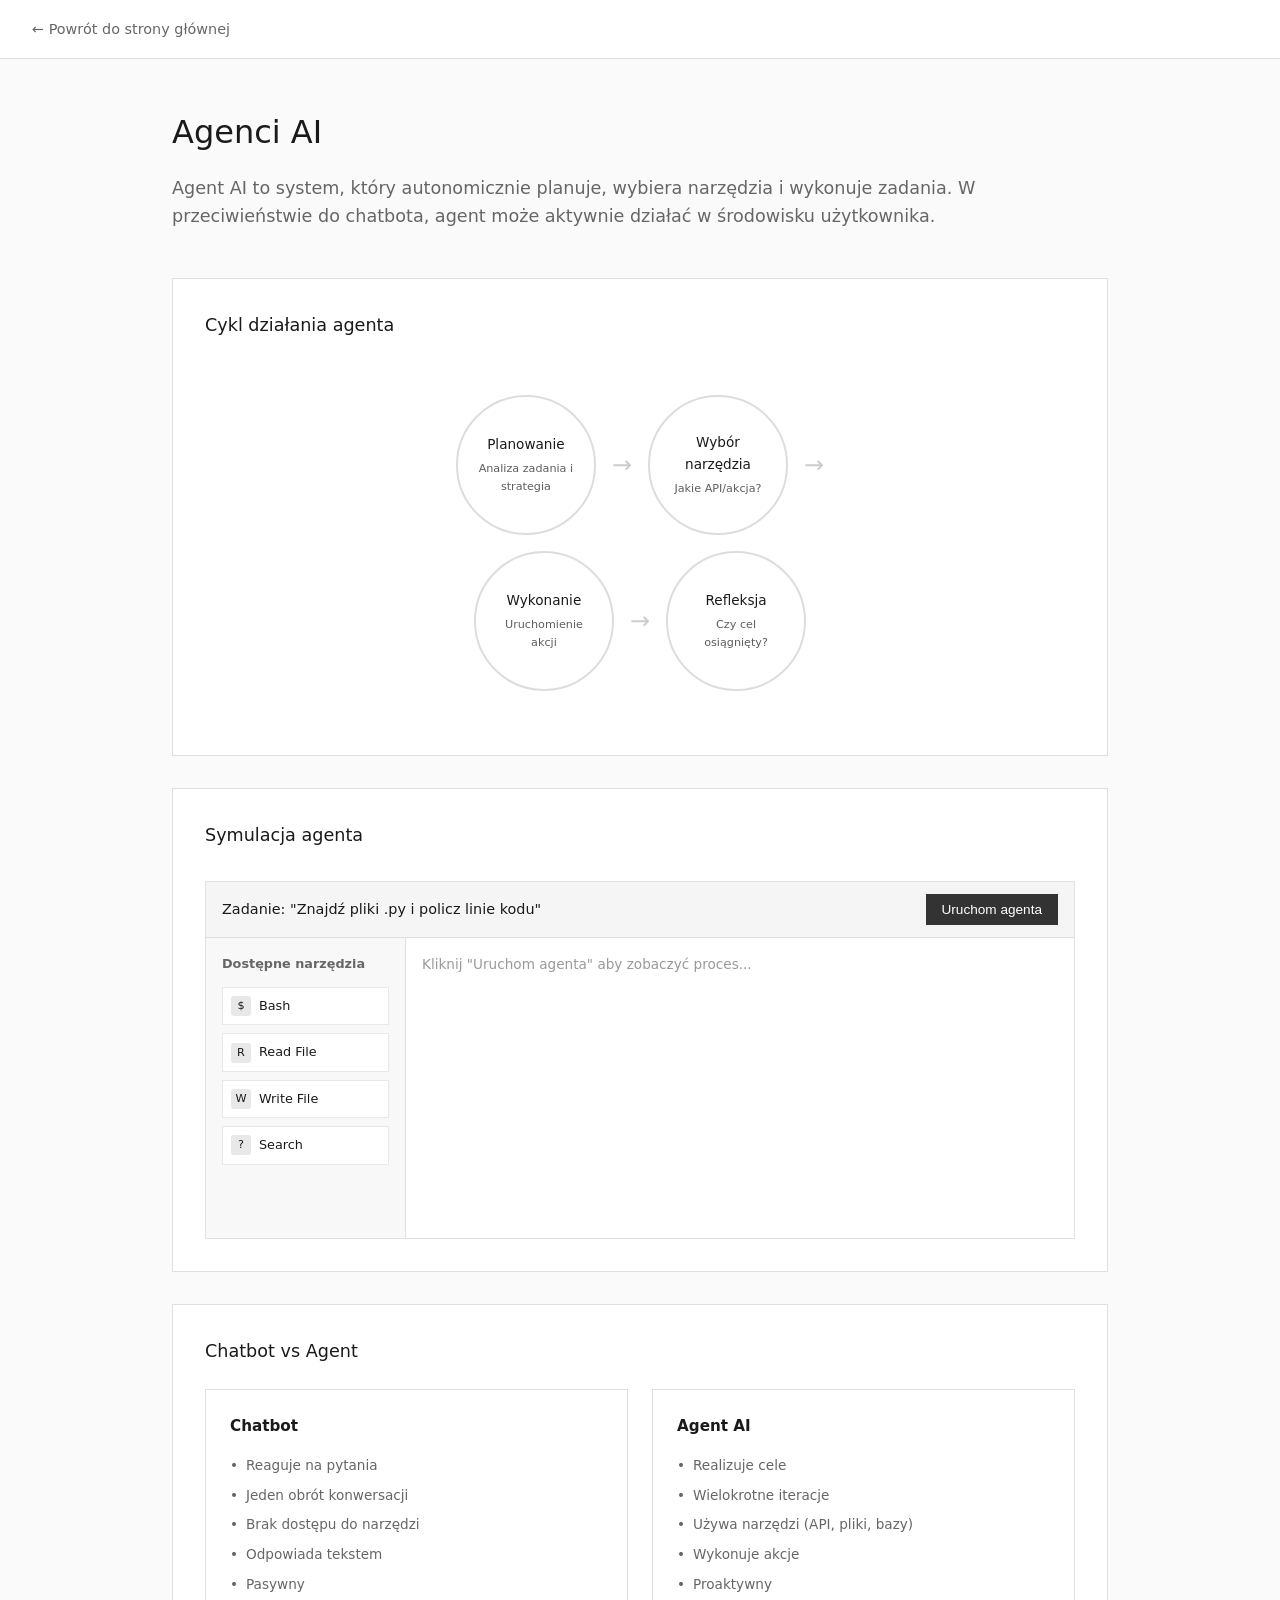
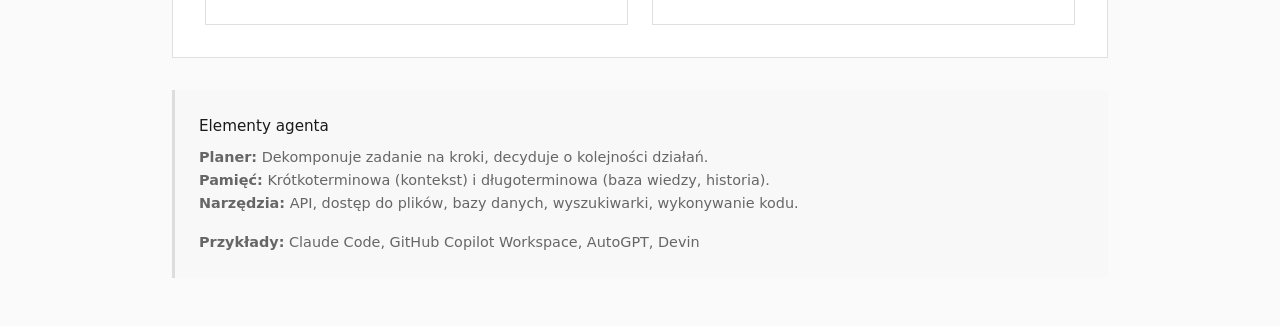
==== agents.html @ a7185ae0 "Add interactive LLM concepts website Multi-page educational site explaining Large Language Models: -" ====
<!DOCTYPE html>
<html lang="pl">
<head>
    <meta charset="UTF-8">
    <meta name="viewport" content="width=device-width, initial-scale=1.0">
    <title>Agenci AI - Anatomia LLM</title>
    <style>
        * { margin: 0; padding: 0; box-sizing: border-box; }
        body {
            font-family: 'Segoe UI', system-ui, sans-serif;
            background: #fafafa;
            color: #1a1a1a;
            line-height: 1.6;
        }
        nav {
            padding: 1rem 2rem;
            border-bottom: 1px solid #e0e0e0;
            background: #fff;
        }
        nav a { color: #666; text-decoration: none; font-size: 0.9rem; }
        nav a:hover { color: #000; }
        .container { max-width: 1000px; margin: 0 auto; padding: 3rem 2rem; }
        h1 { font-size: 2rem; font-weight: 400; margin-bottom: 1rem; }
        .intro { color: #666; margin-bottom: 3rem; font-size: 1.1rem; }
        .section {
            background: #fff;
            border: 1px solid #e0e0e0;
            padding: 2rem;
            margin-bottom: 2rem;
        }
        .section h2 { font-size: 1.1rem; font-weight: 500; margin-bottom: 1.5rem; }

        .cycle-container {
            display: flex;
            justify-content: center;
            align-items: center;
            padding: 2rem;
            position: relative;
        }
        .cycle {
            display: flex;
            flex-wrap: wrap;
            justify-content: center;
            gap: 1rem;
            max-width: 500px;
        }
        .cycle-step {
            width: 140px;
            height: 140px;
            border: 2px solid #ddd;
            border-radius: 50%;
            display: flex;
            flex-direction: column;
            align-items: center;
            justify-content: center;
            text-align: center;
            padding: 1rem;
            transition: all 0.3s;
            cursor: pointer;
            background: #fff;
        }
        .cycle-step:hover {
            border-color: #999;
        }
        .cycle-step.active {
            border-color: #333;
            background: #333;
            color: #fff;
        }
        .cycle-step h3 { font-size: 0.85rem; font-weight: 500; margin-bottom: 0.25rem; }
        .cycle-step p { font-size: 0.7rem; opacity: 0.7; }
        .cycle-arrow {
            font-size: 1.5rem;
            color: #ccc;
            align-self: center;
        }

        .agent-demo {
            margin-top: 2rem;
            border: 1px solid #e0e0e0;
        }
        .demo-header {
            background: #f5f5f5;
            padding: 0.75rem 1rem;
            border-bottom: 1px solid #e0e0e0;
            display: flex;
            justify-content: space-between;
            align-items: center;
        }
        .demo-header h3 { font-size: 0.9rem; font-weight: 500; }
        .demo-content {
            display: grid;
            grid-template-columns: 200px 1fr;
            min-height: 300px;
        }
        .tools-panel {
            background: #f8f8f8;
            border-right: 1px solid #e0e0e0;
            padding: 1rem;
        }
        .tools-panel h4 { font-size: 0.8rem; color: #666; margin-bottom: 0.75rem; }
        .tool-item {
            padding: 0.5rem;
            margin-bottom: 0.5rem;
            background: #fff;
            border: 1px solid #e8e8e8;
            font-size: 0.8rem;
            display: flex;
            align-items: center;
            gap: 0.5rem;
            transition: all 0.2s;
        }
        .tool-item.active {
            border-color: #333;
            background: #333;
            color: #fff;
        }
        .tool-icon {
            width: 20px;
            height: 20px;
            background: #e8e8e8;
            border-radius: 3px;
            display: flex;
            align-items: center;
            justify-content: center;
            font-size: 0.7rem;
        }
        .tool-item.active .tool-icon { background: #555; }
        .output-panel { padding: 1rem; overflow-y: auto; }
        .log-entry {
            padding: 0.5rem;
            border-left: 3px solid #ddd;
            margin-bottom: 0.5rem;
            font-size: 0.85rem;
            background: #fafafa;
            animation: fadeIn 0.3s;
        }
        @keyframes fadeIn {
            from { opacity: 0; transform: translateX(-10px); }
            to { opacity: 1; transform: translateX(0); }
        }
        .log-entry.plan { border-color: #666; }
        .log-entry.tool { border-color: #333; }
        .log-entry.execute { border-color: #888; }
        .log-entry.reflect { border-color: #aaa; }
        .log-entry .label {
            font-size: 0.7rem;
            text-transform: uppercase;
            color: #999;
            margin-bottom: 0.25rem;
        }
        button {
            padding: 0.5rem 1rem;
            background: #333;
            color: #fff;
            border: none;
            font-size: 0.85rem;
            cursor: pointer;
        }
        button:hover { background: #000; }
        button:disabled { background: #ccc; cursor: not-allowed; }

        .comparison {
            display: grid;
            grid-template-columns: 1fr 1fr;
            gap: 1.5rem;
            margin-top: 1.5rem;
        }
        .comparison-box {
            padding: 1.5rem;
            border: 1px solid #e0e0e0;
        }
        .comparison-box h3 {
            font-size: 0.95rem;
            margin-bottom: 0.75rem;
            display: flex;
            align-items: center;
            gap: 0.5rem;
        }
        .comparison-box ul {
            list-style: none;
            font-size: 0.85rem;
            color: #666;
        }
        .comparison-box li {
            padding: 0.25rem 0;
            padding-left: 1rem;
            position: relative;
        }
        .comparison-box li::before {
            content: '•';
            position: absolute;
            left: 0;
        }
        .explanation {
            background: #f8f8f8;
            padding: 1.5rem;
            margin-top: 2rem;
            border-left: 3px solid #ddd;
        }
        .explanation h3 { font-size: 0.95rem; font-weight: 500; margin-bottom: 0.5rem; }
        .explanation p { font-size: 0.9rem; color: #666; }
        @media (max-width: 768px) {
            .demo-content { grid-template-columns: 1fr; }
            .tools-panel { border-right: none; border-bottom: 1px solid #e0e0e0; }
            .comparison { grid-template-columns: 1fr; }
        }
    </style>
</head>
<body>
    <nav><a href="index.html">← Powrót do strony głównej</a></nav>

    <div class="container">
        <h1>Agenci AI</h1>
        <p class="intro">Agent AI to system, który autonomicznie planuje, wybiera narzędzia i wykonuje zadania. W przeciwieństwie do chatbota, agent może aktywnie działać w środowisku użytkownika.</p>

        <div class="section">
            <h2>Cykl działania agenta</h2>
            <div class="cycle-container">
                <div class="cycle">
                    <div class="cycle-step" id="cyclePlan" onclick="highlightStep('plan')">
                        <h3>Planowanie</h3>
                        <p>Analiza zadania i strategia</p>
                    </div>
                    <span class="cycle-arrow">→</span>
                    <div class="cycle-step" id="cycleTool" onclick="highlightStep('tool')">
                        <h3>Wybór narzędzia</h3>
                        <p>Jakie API/akcja?</p>
                    </div>
                    <span class="cycle-arrow">→</span>
                    <div class="cycle-step" id="cycleExecute" onclick="highlightStep('execute')">
                        <h3>Wykonanie</h3>
                        <p>Uruchomienie akcji</p>
                    </div>
                    <span class="cycle-arrow">→</span>
                    <div class="cycle-step" id="cycleReflect" onclick="highlightStep('reflect')">
                        <h3>Refleksja</h3>
                        <p>Czy cel osiągnięty?</p>
                    </div>
                </div>
            </div>
        </div>

        <div class="section">
            <h2>Symulacja agenta</h2>
            <div class="agent-demo">
                <div class="demo-header">
                    <h3>Zadanie: "Znajdź pliki .py i policz linie kodu"</h3>
                    <button onclick="runAgent()" id="runBtn">Uruchom agenta</button>
                </div>
                <div class="demo-content">
                    <div class="tools-panel">
                        <h4>Dostępne narzędzia</h4>
                        <div class="tool-item" id="toolBash">
                            <span class="tool-icon">$</span>
                            <span>Bash</span>
                        </div>
                        <div class="tool-item" id="toolRead">
                            <span class="tool-icon">R</span>
                            <span>Read File</span>
                        </div>
                        <div class="tool-item" id="toolWrite">
                            <span class="tool-icon">W</span>
                            <span>Write File</span>
                        </div>
                        <div class="tool-item" id="toolSearch">
                            <span class="tool-icon">?</span>
                            <span>Search</span>
                        </div>
                    </div>
                    <div class="output-panel" id="outputPanel">
                        <div style="color:#999;font-size:0.85rem;">Kliknij "Uruchom agenta" aby zobaczyć proces...</div>
                    </div>
                </div>
            </div>
        </div>

        <div class="section">
            <h2>Chatbot vs Agent</h2>
            <div class="comparison">
                <div class="comparison-box">
                    <h3>Chatbot</h3>
                    <ul>
                        <li>Reaguje na pytania</li>
                        <li>Jeden obrót konwersacji</li>
                        <li>Brak dostępu do narzędzi</li>
                        <li>Odpowiada tekstem</li>
                        <li>Pasywny</li>
                    </ul>
                </div>
                <div class="comparison-box">
                    <h3>Agent AI</h3>
                    <ul>
                        <li>Realizuje cele</li>
                        <li>Wielokrotne iteracje</li>
                        <li>Używa narzędzi (API, pliki, bazy)</li>
                        <li>Wykonuje akcje</li>
                        <li>Proaktywny</li>
                    </ul>
                </div>
            </div>
        </div>

        <div class="explanation">
            <h3>Elementy agenta</h3>
            <p><strong>Planer:</strong> Dekomponuje zadanie na kroki, decyduje o kolejności działań.</p>
            <p><strong>Pamięć:</strong> Krótkoterminowa (kontekst) i długoterminowa (baza wiedzy, historia).</p>
            <p><strong>Narzędzia:</strong> API, dostęp do plików, bazy danych, wyszukiwarki, wykonywanie kodu.</p>
            <p style="margin-top:1rem;"><strong>Przykłady:</strong> Claude Code, GitHub Copilot Workspace, AutoGPT, Devin</p>
        </div>
    </div>

    <script>
        function highlightStep(step) {
            document.querySelectorAll('.cycle-step').forEach(s => s.classList.remove('active'));
            document.getElementById('cycle' + step.charAt(0).toUpperCase() + step.slice(1)).classList.add('active');
        }

        async function runAgent() {
            const btn = document.getElementById('runBtn');
            const output = document.getElementById('outputPanel');
            btn.disabled = true;
            output.innerHTML = '';

            const steps = [
                { phase: 'plan', tool: null, text: 'Analizuję zadanie: potrzebuję znaleźć pliki .py i policzyć linie.' },
                { phase: 'plan', tool: null, text: 'Strategia: 1) Wyszukaj pliki, 2) Odczytaj każdy, 3) Zlicz linie, 4) Podsumuj.' },
                { phase: 'tool', tool: 'toolSearch', text: 'Wybieram narzędzie: Search - do znalezienia plików .py' },
                { phase: 'execute', tool: 'toolSearch', text: 'Wykonuję: find . -name "*.py"' },
                { phase: 'execute', tool: null, text: 'Wynik: znaleziono 3 pliki (main.py, utils.py, test.py)' },
                { phase: 'reflect', tool: null, text: 'Refleksja: Mam listę plików. Teraz muszę policzyć linie.' },
                { phase: 'tool', tool: 'toolBash', text: 'Wybieram narzędzie: Bash - do policzenia linii' },
                { phase: 'execute', tool: 'toolBash', text: 'Wykonuję: wc -l main.py utils.py test.py' },
                { phase: 'execute', tool: null, text: 'Wynik: main.py: 142, utils.py: 87, test.py: 53' },
                { phase: 'reflect', tool: null, text: 'Refleksja: Mam wszystkie dane. Cel osiągnięty!' },
                { phase: 'plan', tool: null, text: 'Podsumowanie: Znaleziono 3 pliki Python, łącznie 282 linie kodu.' }
            ];

            for (const step of steps) {
                // Highlight cycle step
                highlightStep(step.phase);

                // Highlight tool if applicable
                document.querySelectorAll('.tool-item').forEach(t => t.classList.remove('active'));
                if (step.tool) {
                    document.getElementById(step.tool).classList.add('active');
                }

                // Add log entry
                const entry = document.createElement('div');
                entry.className = `log-entry ${step.phase}`;
                entry.innerHTML = `<div class="label">${step.phase}</div>${step.text}`;
                output.appendChild(entry);
                output.scrollTop = output.scrollHeight;

                await new Promise(r => setTimeout(r, 800));
            }

            btn.disabled = false;
        }
    </script>
</body>
</html>
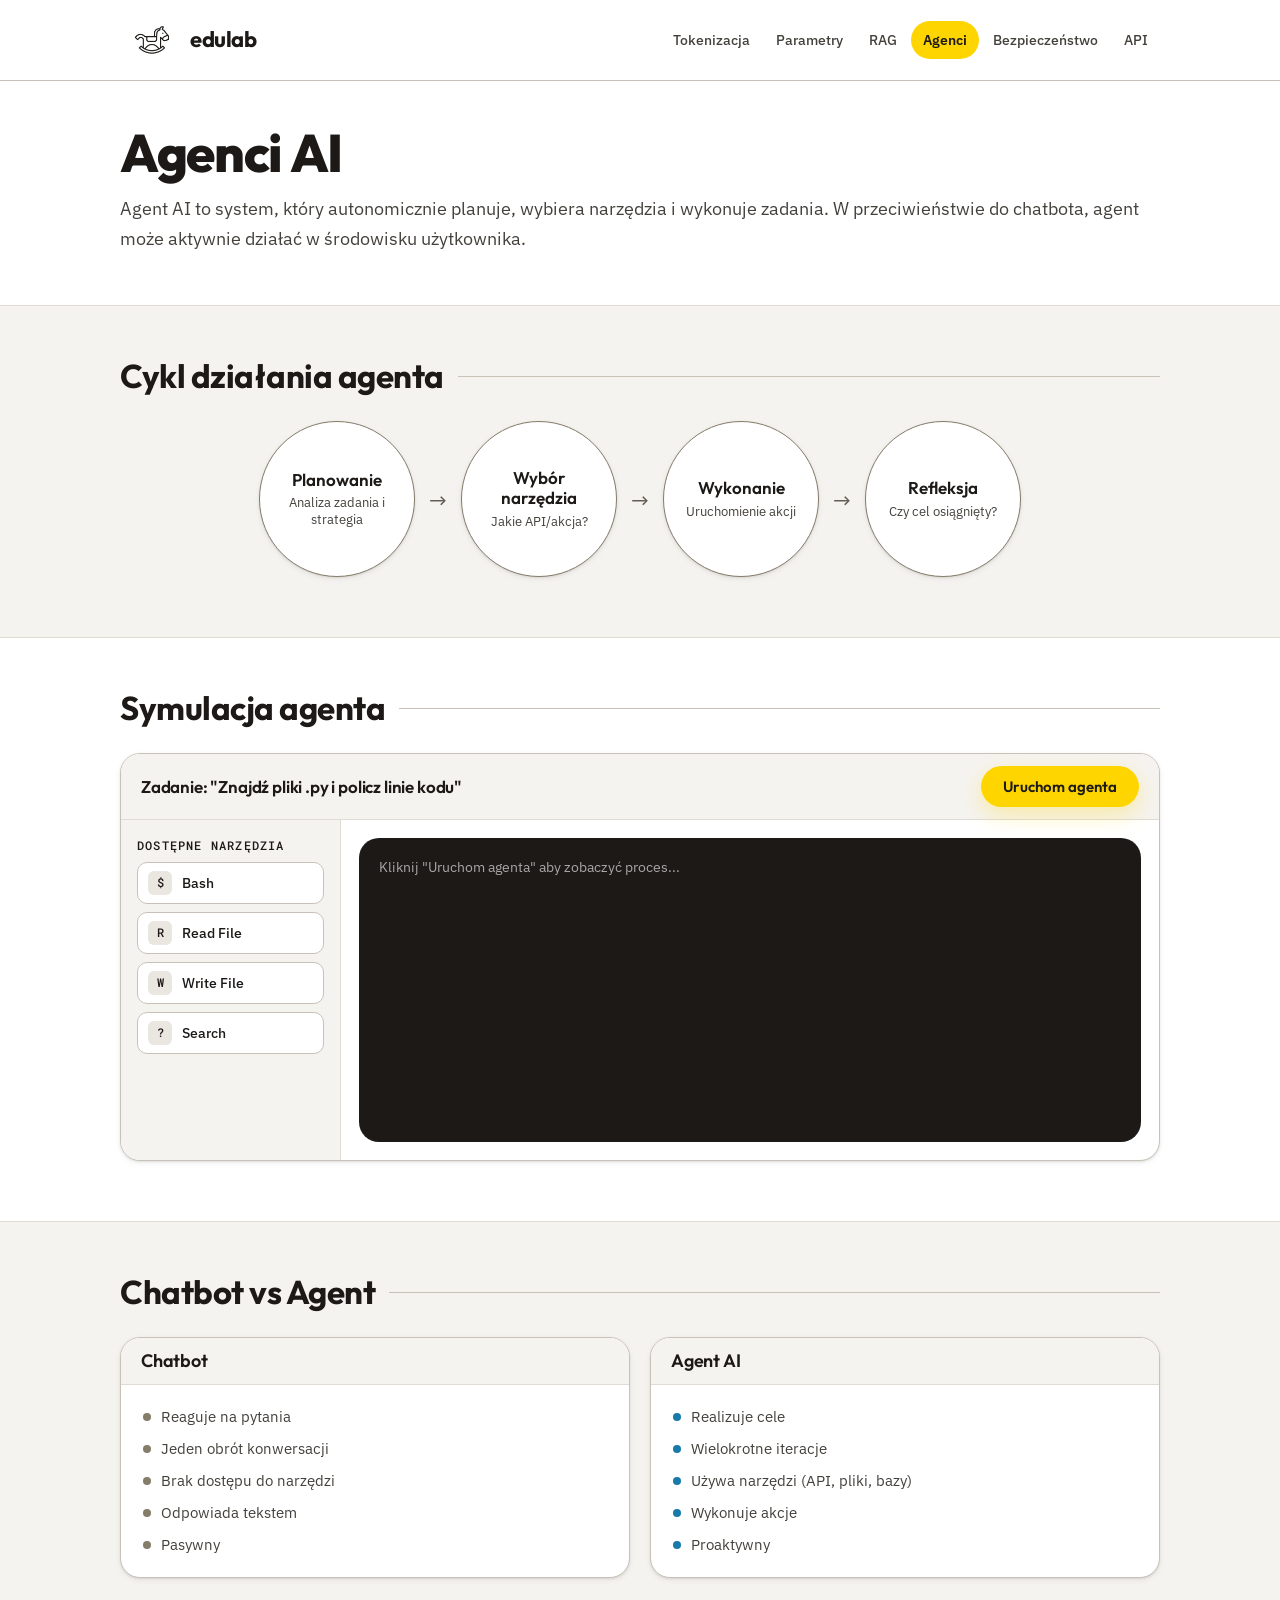
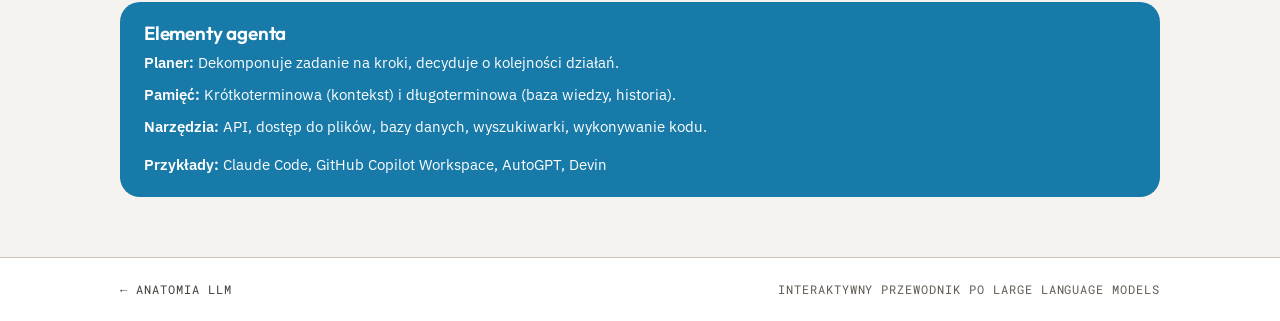
==== commit edc789ba: "Restyle site to the edulab design system - Shared tokens (colors_and_type.css) and chrome/components" ====
--- a/agents.html
+++ b/agents.html
@@ -4,311 +4,220 @@
     <meta charset="UTF-8">
     <meta name="viewport" content="width=device-width, initial-scale=1.0">
     <title>Agenci AI - Anatomia LLM</title>
+    <link rel="icon" type="image/png" href="assets/edulab-mark-ink.png">
+    <link rel="preconnect" href="https://fonts.googleapis.com">
+    <link rel="preconnect" href="https://fonts.gstatic.com" crossorigin>
+    <link rel="stylesheet" href="https://fonts.googleapis.com/css2?family=Outfit:wght@400;500;600;700;800&family=IBM+Plex+Sans:wght@400;500;600;700&family=Roboto+Mono:wght@400;500&display=swap">
+    <link rel="stylesheet" href="colors_and_type.css">
+    <link rel="stylesheet" href="edu.css">
     <style>
-        * { margin: 0; padding: 0; box-sizing: border-box; }
-        body {
-            font-family: 'Segoe UI', system-ui, sans-serif;
-            background: #fafafa;
-            color: #1a1a1a;
-            line-height: 1.6;
-        }
-        nav {
-            padding: 1rem 2rem;
-            border-bottom: 1px solid #e0e0e0;
-            background: #fff;
-        }
-        nav a { color: #666; text-decoration: none; font-size: 0.9rem; }
-        nav a:hover { color: #000; }
-        .container { max-width: 1000px; margin: 0 auto; padding: 3rem 2rem; }
-        h1 { font-size: 2rem; font-weight: 400; margin-bottom: 1rem; }
-        .intro { color: #666; margin-bottom: 3rem; font-size: 1.1rem; }
-        .section {
-            background: #fff;
-            border: 1px solid #e0e0e0;
-            padding: 2rem;
-            margin-bottom: 2rem;
-        }
-        .section h2 { font-size: 1.1rem; font-weight: 500; margin-bottom: 1.5rem; }
-
-        .cycle-container {
-            display: flex;
-            justify-content: center;
-            align-items: center;
-            padding: 2rem;
-            position: relative;
-        }
-        .cycle {
-            display: flex;
-            flex-wrap: wrap;
-            justify-content: center;
-            gap: 1rem;
-            max-width: 500px;
-        }
+        /* ─── Agent cycle ─── */
+        .cycle { display: flex; flex-wrap: wrap; justify-content: center; align-items: center; gap: 14px; }
         .cycle-step {
-            width: 140px;
-            height: 140px;
-            border: 2px solid #ddd;
-            border-radius: 50%;
-            display: flex;
-            flex-direction: column;
-            align-items: center;
-            justify-content: center;
-            text-align: center;
-            padding: 1rem;
-            transition: all 0.3s;
-            cursor: pointer;
-            background: #fff;
-        }
-        .cycle-step:hover {
-            border-color: #999;
-        }
-        .cycle-step.active {
-            border-color: #333;
-            background: #333;
-            color: #fff;
-        }
-        .cycle-step h3 { font-size: 0.85rem; font-weight: 500; margin-bottom: 0.25rem; }
-        .cycle-step p { font-size: 0.7rem; opacity: 0.7; }
-        .cycle-arrow {
-            font-size: 1.5rem;
-            color: #ccc;
-            align-self: center;
-        }
-
-        .agent-demo {
-            margin-top: 2rem;
-            border: 1px solid #e0e0e0;
-        }
-        .demo-header {
-            background: #f5f5f5;
-            padding: 0.75rem 1rem;
-            border-bottom: 1px solid #e0e0e0;
-            display: flex;
-            justify-content: space-between;
-            align-items: center;
-        }
-        .demo-header h3 { font-size: 0.9rem; font-weight: 500; }
-        .demo-content {
-            display: grid;
-            grid-template-columns: 200px 1fr;
-            min-height: 300px;
-        }
-        .tools-panel {
-            background: #f8f8f8;
-            border-right: 1px solid #e0e0e0;
-            padding: 1rem;
-        }
-        .tools-panel h4 { font-size: 0.8rem; color: #666; margin-bottom: 0.75rem; }
+            width: 156px; height: 156px; border-radius: 50%; padding: 16px;
+            display: flex; flex-direction: column; align-items: center; justify-content: center; gap: 4px;
+            text-align: center; font: inherit; cursor: pointer;
+            background: var(--surface); color: var(--ink); border: 1px solid var(--line-strong);
+            box-shadow: var(--shadow-sm);
+            transition: background-color .3s, border-color .3s, color .3s;
+        }
+        .cycle-step:hover { background: var(--paper-2); }
+        .cycle-step.active { background: var(--yellow); border-color: var(--yellow); color: var(--yellow-ink); }
+        .cycle-title { font-family: var(--font-display); font-size: 17px; font-weight: 600; line-height: 1.2; color: inherit; }
+        .cycle-desc { font-size: 13px; line-height: 1.35; color: var(--ink-2); }
+        .cycle-step.active .cycle-desc { color: var(--yellow-ink); }
+        .cycle-arrow { font-size: 22px; color: var(--ink-3); }
+
+        /* ─── Agent simulation ─── */
+        .card-head .demo-task { font-size: 17px; }
+        .agent-demo .card-head { flex-wrap: wrap; }
+        #runBtn { white-space: nowrap; }
+        .demo-content { display: grid; grid-template-columns: 220px 1fr; min-height: 340px; }
+        .tools-panel { background: var(--paper-2); border-right: 1px solid var(--line); padding: 18px 16px; }
+        .tools-list { display: flex; flex-direction: column; gap: 8px; }
         .tool-item {
-            padding: 0.5rem;
-            margin-bottom: 0.5rem;
-            background: #fff;
-            border: 1px solid #e8e8e8;
-            font-size: 0.8rem;
-            display: flex;
-            align-items: center;
-            gap: 0.5rem;
-            transition: all 0.2s;
-        }
-        .tool-item.active {
-            border-color: #333;
-            background: #333;
-            color: #fff;
-        }
+            display: flex; align-items: center; gap: 10px; padding: 8px 10px;
+            font-size: 14px; font-weight: 500; color: var(--ink);
+            background: var(--surface); border: 1px solid var(--line-2); border-radius: var(--r-sm);
+            transition: background-color .2s, border-color .2s, color .2s;
+        }
+        .tool-item.active { background: var(--blue-soft); border-color: var(--blue-soft); color: var(--blue-ink); }
         .tool-icon {
-            width: 20px;
-            height: 20px;
-            background: #e8e8e8;
-            border-radius: 3px;
-            display: flex;
-            align-items: center;
-            justify-content: center;
-            font-size: 0.7rem;
-        }
-        .tool-item.active .tool-icon { background: #555; }
-        .output-panel { padding: 1rem; overflow-y: auto; }
+            width: 24px; height: 24px; flex: none; border-radius: var(--r-xs);
+            display: flex; align-items: center; justify-content: center;
+            font-family: var(--font-mono); font-size: 12px; font-weight: 500;
+            background: var(--paper-3); color: var(--ink);
+        }
+        .tool-item.active .tool-icon { background: var(--blue-ink); color: var(--blue-600); }
+        .output-wrap { padding: 18px; }
+        .output-panel { height: 100%; min-height: 300px; max-height: 440px; overflow-y: auto; }
+        .log-hint { color: color-mix(in srgb, var(--paper) 62%, transparent); font-family: var(--font-sans); font-size: 14px; }
         .log-entry {
-            padding: 0.5rem;
-            border-left: 3px solid #ddd;
-            margin-bottom: 0.5rem;
-            font-size: 0.85rem;
-            background: #fafafa;
-            animation: fadeIn 0.3s;
-        }
+            padding: 10px 0; font-family: var(--font-sans); font-size: 14px; line-height: 1.5; color: var(--paper);
+            border-bottom: 1px solid color-mix(in srgb, var(--paper) 14%, transparent);
+            animation: fadeIn .3s;
+        }
+        .log-entry:first-child { padding-top: 0; }
+        .log-entry:last-child { border-bottom: none; }
         @keyframes fadeIn {
             from { opacity: 0; transform: translateX(-10px); }
             to { opacity: 1; transform: translateX(0); }
         }
-        .log-entry.plan { border-color: #666; }
-        .log-entry.tool { border-color: #333; }
-        .log-entry.execute { border-color: #888; }
-        .log-entry.reflect { border-color: #aaa; }
-        .log-entry .label {
-            font-size: 0.7rem;
-            text-transform: uppercase;
-            color: #999;
-            margin-bottom: 0.25rem;
-        }
-        button {
-            padding: 0.5rem 1rem;
-            background: #333;
-            color: #fff;
-            border: none;
-            font-size: 0.85rem;
-            cursor: pointer;
-        }
-        button:hover { background: #000; }
-        button:disabled { background: #ccc; cursor: not-allowed; }
-
-        .comparison {
-            display: grid;
-            grid-template-columns: 1fr 1fr;
-            gap: 1.5rem;
-            margin-top: 1.5rem;
-        }
-        .comparison-box {
-            padding: 1.5rem;
-            border: 1px solid #e0e0e0;
-        }
-        .comparison-box h3 {
-            font-size: 0.95rem;
-            margin-bottom: 0.75rem;
-            display: flex;
-            align-items: center;
-            gap: 0.5rem;
-        }
-        .comparison-box ul {
-            list-style: none;
-            font-size: 0.85rem;
-            color: #666;
-        }
-        .comparison-box li {
-            padding: 0.25rem 0;
-            padding-left: 1rem;
-            position: relative;
-        }
-        .comparison-box li::before {
-            content: '•';
-            position: absolute;
-            left: 0;
-        }
-        .explanation {
-            background: #f8f8f8;
-            padding: 1.5rem;
-            margin-top: 2rem;
-            border-left: 3px solid #ddd;
-        }
-        .explanation h3 { font-size: 0.95rem; font-weight: 500; margin-bottom: 0.5rem; }
-        .explanation p { font-size: 0.9rem; color: #666; }
+        .data-panel .log-entry .label { font-family: var(--font-mono); font-size: 11px; font-weight: 500; letter-spacing: .14em; margin-bottom: 2px; }
+        .data-panel .log-entry.plan .label { color: var(--yellow); }
+        .data-panel .log-entry.tool .label { color: var(--green); }
+        .data-panel .log-entry.execute .label { color: var(--blue); }
+        .data-panel .log-entry.reflect .label { color: color-mix(in srgb, var(--paper) 72%, transparent); }
+
+        /* ─── Chatbot vs Agent ─── */
+        .compare-list { list-style: none; display: flex; flex-direction: column; gap: 8px; }
+        .compare-list li { position: relative; padding-left: 20px; font-size: 15px; color: var(--ink-2); }
+        .compare-list li::before {
+            content: ""; position: absolute; left: 2px; top: .55em; width: 8px; height: 8px; border-radius: 50%;
+            background: var(--line-strong);
+        }
+        .compare-list.agent li::before { background: var(--blue-soft); }
+        .callout p.callout-gap { margin-top: 14px; }
+
         @media (max-width: 768px) {
+            .cycle { display: grid; grid-template-columns: 1fr 1fr; gap: 12px; justify-items: center; }
+            .cycle-arrow { display: none; }
+            .cycle-step { width: 100%; max-width: 156px; height: auto; aspect-ratio: 1; padding: 10px; }
             .demo-content { grid-template-columns: 1fr; }
-            .tools-panel { border-right: none; border-bottom: 1px solid #e0e0e0; }
-            .comparison { grid-template-columns: 1fr; }
+            .tools-panel { border-right: none; border-bottom: 1px solid var(--line); }
+            .tools-list { display: grid; grid-template-columns: 1fr 1fr; }
+            .output-wrap { padding: 12px; }
+            .output-panel { min-height: 240px; max-height: 360px; }
         }
     </style>
 </head>
-<body>
-    <nav><a href="index.html">← Powrót do strony głównej</a></nav>
-
-    <div class="container">
-        <h1>Agenci AI</h1>
-        <p class="intro">Agent AI to system, który autonomicznie planuje, wybiera narzędzia i wykonuje zadania. W przeciwieństwie do chatbota, agent może aktywnie działać w środowisku użytkownika.</p>
-
-        <div class="section">
-            <h2>Cykl działania agenta</h2>
-            <div class="cycle-container">
-                <div class="cycle">
-                    <div class="cycle-step" id="cyclePlan" onclick="highlightStep('plan')">
-                        <h3>Planowanie</h3>
-                        <p>Analiza zadania i strategia</p>
-                    </div>
-                    <span class="cycle-arrow">→</span>
-                    <div class="cycle-step" id="cycleTool" onclick="highlightStep('tool')">
-                        <h3>Wybór narzędzia</h3>
-                        <p>Jakie API/akcja?</p>
-                    </div>
-                    <span class="cycle-arrow">→</span>
-                    <div class="cycle-step" id="cycleExecute" onclick="highlightStep('execute')">
-                        <h3>Wykonanie</h3>
-                        <p>Uruchomienie akcji</p>
-                    </div>
-                    <span class="cycle-arrow">→</span>
-                    <div class="cycle-step" id="cycleReflect" onclick="highlightStep('reflect')">
-                        <h3>Refleksja</h3>
-                        <p>Czy cel osiągnięty?</p>
-                    </div>
-                </div>
-            </div>
-        </div>
-
-        <div class="section">
-            <h2>Symulacja agenta</h2>
-            <div class="agent-demo">
-                <div class="demo-header">
-                    <h3>Zadanie: "Znajdź pliki .py i policz linie kodu"</h3>
-                    <button onclick="runAgent()" id="runBtn">Uruchom agenta</button>
-                </div>
-                <div class="demo-content">
+<body class="edu">
+    <header class="edu-header"><div class="edu-header-inner">
+        <a class="edu-brand" href="index.html" aria-label="Anatomia LLM - strona główna">
+            <img class="edu-logo" src="assets/edulab-mark-ink.png" alt="edulab">
+            <span class="edu-wordmark">edulab</span>
+        </a>
+        <nav class="edu-nav" aria-label="Tematy">
+            <a href="tokenization.html">Tokenizacja</a>
+            <a href="temperature.html">Parametry</a>
+            <a href="rag.html">RAG</a>
+            <a href="agents.html" aria-current="page">Agenci</a>
+            <a href="security.html">Bezpieczeństwo</a>
+            <a href="api.html">API</a>
+        </nav>
+    </div></header>
+
+    <header class="page-head">
+        <h1 class="app-title">Agenci AI</h1>
+        <p class="edu-lead">Agent AI to system, który autonomicznie planuje, wybiera narzędzia i wykonuje zadania. W przeciwieństwie do chatbota, agent może aktywnie działać w środowisku użytkownika.</p>
+    </header>
+
+    <main class="bands">
+        <section class="sec"><div class="wrap">
+            <div class="sec-head"><h2>Cykl działania agenta</h2></div>
+            <div class="cycle">
+                <button type="button" class="cycle-step" id="cyclePlan" onclick="highlightStep('plan')">
+                    <span class="cycle-title">Planowanie</span>
+                    <span class="cycle-desc">Analiza zadania i strategia</span>
+                </button>
+                <span class="cycle-arrow" aria-hidden="true">→</span>
+                <button type="button" class="cycle-step" id="cycleTool" onclick="highlightStep('tool')">
+                    <span class="cycle-title">Wybór narzędzia</span>
+                    <span class="cycle-desc">Jakie API/akcja?</span>
+                </button>
+                <span class="cycle-arrow" aria-hidden="true">→</span>
+                <button type="button" class="cycle-step" id="cycleExecute" onclick="highlightStep('execute')">
+                    <span class="cycle-title">Wykonanie</span>
+                    <span class="cycle-desc">Uruchomienie akcji</span>
+                </button>
+                <span class="cycle-arrow" aria-hidden="true">→</span>
+                <button type="button" class="cycle-step" id="cycleReflect" onclick="highlightStep('reflect')">
+                    <span class="cycle-title">Refleksja</span>
+                    <span class="cycle-desc">Czy cel osiągnięty?</span>
+                </button>
+            </div>
+        </div></section>
+
+        <section class="sec"><div class="wrap">
+            <div class="sec-head"><h2>Symulacja agenta</h2></div>
+            <div class="card agent-demo">
+                <div class="card-head">
+                    <h3 class="demo-task">Zadanie: "Znajdź pliki .py i policz linie kodu"</h3>
+                    <button class="btn" onclick="runAgent()" id="runBtn">Uruchom agenta</button>
+                </div>
+                <div class="card-body flush demo-content">
                     <div class="tools-panel">
-                        <h4>Dostępne narzędzia</h4>
-                        <div class="tool-item" id="toolBash">
-                            <span class="tool-icon">$</span>
-                            <span>Bash</span>
+                        <h4 class="field-label">Dostępne narzędzia</h4>
+                        <div class="tools-list">
+                            <div class="tool-item" id="toolBash">
+                                <span class="tool-icon">$</span>
+                                <span>Bash</span>
+                            </div>
+                            <div class="tool-item" id="toolRead">
+                                <span class="tool-icon">R</span>
+                                <span>Read File</span>
+                            </div>
+                            <div class="tool-item" id="toolWrite">
+                                <span class="tool-icon">W</span>
+                                <span>Write File</span>
+                            </div>
+                            <div class="tool-item" id="toolSearch">
+                                <span class="tool-icon">?</span>
+                                <span>Search</span>
+                            </div>
                         </div>
-                        <div class="tool-item" id="toolRead">
-                            <span class="tool-icon">R</span>
-                            <span>Read File</span>
+                    </div>
+                    <div class="output-wrap">
+                        <div class="data-panel output-panel" id="outputPanel" aria-live="polite">
+                            <div class="log-hint">Kliknij "Uruchom agenta" aby zobaczyć proces...</div>
                         </div>
-                        <div class="tool-item" id="toolWrite">
-                            <span class="tool-icon">W</span>
-                            <span>Write File</span>
-                        </div>
-                        <div class="tool-item" id="toolSearch">
-                            <span class="tool-icon">?</span>
-                            <span>Search</span>
-                        </div>
-                    </div>
-                    <div class="output-panel" id="outputPanel">
-                        <div style="color:#999;font-size:0.85rem;">Kliknij "Uruchom agenta" aby zobaczyć proces...</div>
-                    </div>
-                </div>
-            </div>
-        </div>
-
-        <div class="section">
-            <h2>Chatbot vs Agent</h2>
-            <div class="comparison">
-                <div class="comparison-box">
-                    <h3>Chatbot</h3>
-                    <ul>
-                        <li>Reaguje na pytania</li>
-                        <li>Jeden obrót konwersacji</li>
-                        <li>Brak dostępu do narzędzi</li>
-                        <li>Odpowiada tekstem</li>
-                        <li>Pasywny</li>
-                    </ul>
-                </div>
-                <div class="comparison-box">
-                    <h3>Agent AI</h3>
-                    <ul>
-                        <li>Realizuje cele</li>
-                        <li>Wielokrotne iteracje</li>
-                        <li>Używa narzędzi (API, pliki, bazy)</li>
-                        <li>Wykonuje akcje</li>
-                        <li>Proaktywny</li>
-                    </ul>
-                </div>
-            </div>
-        </div>
-
-        <div class="explanation">
-            <h3>Elementy agenta</h3>
-            <p><strong>Planer:</strong> Dekomponuje zadanie na kroki, decyduje o kolejności działań.</p>
-            <p><strong>Pamięć:</strong> Krótkoterminowa (kontekst) i długoterminowa (baza wiedzy, historia).</p>
-            <p><strong>Narzędzia:</strong> API, dostęp do plików, bazy danych, wyszukiwarki, wykonywanie kodu.</p>
-            <p style="margin-top:1rem;"><strong>Przykłady:</strong> Claude Code, GitHub Copilot Workspace, AutoGPT, Devin</p>
-        </div>
-    </div>
+                    </div>
+                </div>
+            </div>
+        </div></section>
+
+        <section class="sec"><div class="wrap">
+            <div class="sec-head"><h2>Chatbot vs Agent</h2></div>
+            <div class="grid-2">
+                <div class="card">
+                    <div class="card-head"><h3>Chatbot</h3></div>
+                    <div class="card-body">
+                        <ul class="compare-list">
+                            <li>Reaguje na pytania</li>
+                            <li>Jeden obrót konwersacji</li>
+                            <li>Brak dostępu do narzędzi</li>
+                            <li>Odpowiada tekstem</li>
+                            <li>Pasywny</li>
+                        </ul>
+                    </div>
+                </div>
+                <div class="card">
+                    <div class="card-head"><h3>Agent AI</h3></div>
+                    <div class="card-body">
+                        <ul class="compare-list agent">
+                            <li>Realizuje cele</li>
+                            <li>Wielokrotne iteracje</li>
+                            <li>Używa narzędzi (API, pliki, bazy)</li>
+                            <li>Wykonuje akcje</li>
+                            <li>Proaktywny</li>
+                        </ul>
+                    </div>
+                </div>
+            </div>
+            <div class="callout edu-block">
+                <h3>Elementy agenta</h3>
+                <p><strong>Planer:</strong> Dekomponuje zadanie na kroki, decyduje o kolejności działań.</p>
+                <p><strong>Pamięć:</strong> Krótkoterminowa (kontekst) i długoterminowa (baza wiedzy, historia).</p>
+                <p><strong>Narzędzia:</strong> API, dostęp do plików, bazy danych, wyszukiwarki, wykonywanie kodu.</p>
+                <p class="callout-gap"><strong>Przykłady:</strong> Claude Code, GitHub Copilot Workspace, AutoGPT, Devin</p>
+            </div>
+        </div></section>
+    </main>
+
+    <footer class="edu-footer"><div class="edu-footer-inner">
+        <a href="index.html">← Anatomia LLM</a>
+        <span>Interaktywny przewodnik po Large Language Models</span>
+    </div></footer>
 
     <script>
         function highlightStep(step) {
--- a/colors_and_type.css
+++ b/colors_and_type.css
@@ -0,0 +1,191 @@
+/* ============================================================
+   edulab - Colors & Type foundation
+   Fonts (Outfit, IBM Plex Sans, Roboto Mono) load from Google Fonts
+   via the <link> tags in tokens/head.html - paste that into <head>.
+   No @import here: it chains requests and blocks rendering.
+   ============================================================ */
+
+:root {
+  /* ---- Brand fonts ---- */
+  --font-display: 'Outfit', 'IBM Plex Sans', system-ui, sans-serif;
+  --font-sans:    'IBM Plex Sans', system-ui, -apple-system, sans-serif;
+  --font-mono:    'Roboto Mono', ui-monospace, 'SF Mono', Menlo, monospace;
+
+  /* ============================================================
+     RAW COLOR TOKENS
+     ============================================================ */
+
+  /* Paper - page background is white; the stone steps are bands / wells.
+     Warm neutral grey (no yellow cast) so yellow and the colour blocks stay the
+     loudest thing on the page. Stone v2 (2026-10-10) replaced the cream sand
+     (#FBF7E6 / #F5EDCB), which at 1.07:1 on white did not read as a surface. */
+  --paper:    #FFFFFF;   /* page background (white)                       */
+  --paper-2:  #F5F3F0;   /* stone band: alternating sections, card heads   */
+  --paper-3:  #EAE6E0;   /* deepest stone: wells, table heads, bar tracks  */
+  --surface:  #FFFFFF;   /* cards & sheets                                */
+
+  /* Ink - warm near-black text & lines */
+  --ink:      #1C1917;   /* primary text                                    */
+  --ink-2:    #44403C;   /* secondary text, 10.3:1 on white                 */
+  --ink-3:    #625B53;   /* muted / placeholder: >= 4.5:1 on every paper step */
+  --line:     #E0DBD3;   /* hairline: dividers, table rows, card heads      */
+  --line-2:   #C9C2B7;   /* stronger: card contours, section rules          */
+  --line-strong: #857C69;/* control boundaries (inputs, ghost buttons,
+                            answer options): >= 3:1 on paper steps (WCAG 1.4.11) */
+
+  /* ---- Brand: Yellow main · Blue + Green secondary · Red danger ----
+     Plain saturated colours. The base colour (--blue) is for large fills,
+     illustrations and large text (>= 24px, or 19px bold). "-soft" is the
+     solid fill for chips and panels that carry small text: it is the
+     AA shade (= "-600"), so its "-ink" (white; dark ink on yellow) reaches
+     4.5:1. A colour used AS text goes only on white and uses "-600".
+     Never colour-on-colour (no green text on green).
+     Gate: python3 scripts/check-contrast.py */
+
+  /* Yellow - primary (buttons, progress, values on dark panels) */
+  --yellow:      #FFD500;
+  --yellow-600:  #F0C800;  /* hover / press          */
+  --yellow-soft: #FFD500;  /* chip / panel fill      */
+  --yellow-ink:  #1C1917;  /* text on yellow         */
+
+  /* Blue - secondary (panels, chips, correct / selected state) */
+  --blue:      #1E8FC2;
+  --blue-600:  #177AA8;
+  --blue-soft: #177AA8;   /* = blue-600, white text 4.8:1 */
+  --blue-ink:  #FFFFFF;
+
+  /* Green - secondary support (chips, success) */
+  --green:      #00A651;
+  --green-600:  #078342;  /* hover / press, AA text shade */
+  --green-soft: #078342;  /* = green-600, white text 4.9:1 */
+  --green-ink:  #FFFFFF;
+
+  /* Red - danger / important / wrong (use sparingly) */
+  --red:      #E5322D;
+  --red-600:  #C92823;
+  --red-soft: #C92823;   /* = red-600, white text 5.5:1 */
+  --red-ink:  #FFFFFF;
+
+  /* Legacy role aliases - older edulab apps use these names */
+  --marigold: var(--yellow); --marigold-600: var(--yellow-600); --marigold-soft: var(--yellow-soft); --marigold-ink: var(--yellow-ink);
+  --teal:     var(--blue);   --teal-600:     var(--blue-600);   --teal-soft:     var(--blue-soft);   --teal-ink:     var(--blue-ink);
+  --sky:      var(--green);                                     --sky-soft:      var(--green-soft);  --sky-ink:      var(--green-ink);
+  --coral:    var(--red);    --coral-600:    var(--red-600);    --coral-soft:    var(--red-soft);    --coral-ink:    var(--red-ink);
+
+  /* Play palette - subject/category colours in the kids app */
+  --play-sun:    #FFD500;
+  --play-grass:  #00A651;
+  --play-berry:  #C6478B;
+  --play-grape:  #7A5AC2;
+  --play-sky:    #1E8FC2;
+  --play-coral:  #E5322D;
+
+  /* ---- Semantic ---- */
+  --success:      #00A651;  --success-soft: #078342;  --success-ink: #FFFFFF;
+  --warning:      #FFD500;  --warning-soft: #FFD500;  --warning-ink: #1C1917;
+  --danger:       #E5322D;  --danger-soft:  #C92823;  --danger-ink:  #FFFFFF;
+  --info:         #1E8FC2;  --info-soft:    #177AA8;  --info-ink:    #FFFFFF;
+
+  /* ---- Functional aliases ---- */
+  --bg:        var(--paper);
+  --fg:        var(--ink);
+  --fg-muted:  var(--ink-2);
+  --primary:   var(--yellow);
+  --on-primary:#1C1917;      /* dark text on yellow */
+  /* White gap + ink band: >= 3:1 on paper, sand, yellow and every chip fill.
+     Pair with `outline: 3px solid transparent` so forced-colours mode still shows focus. */
+  --focus-ring: 0 0 0 2px var(--paper), 0 0 0 5px var(--ink);
+  /* Range-slider track */
+  --track: color-mix(in srgb, var(--ink) 24%, transparent);
+
+  /* ============================================================
+     SPACING  (4pt base)
+     ============================================================ */
+  --sp-1: 4px;  --sp-2: 8px;  --sp-3: 12px; --sp-4: 16px;
+  --sp-5: 20px; --sp-6: 24px; --sp-8: 32px; --sp-10: 40px;
+  --sp-12: 48px; --sp-16: 64px; --sp-20: 80px; --sp-24: 96px;
+
+  /* ---- Radii (friendly, generous) ---- */
+  --r-xs: 6px; --r-sm: 10px; --r-md: 14px; --r-lg: 20px; --r-xl: 28px; --r-pill: 999px;
+
+  /* ---- Elevation - warm, low, soft ---- */
+  --shadow-sm: 0 1px 2px rgba(33,30,26,.10), 0 2px 6px rgba(33,30,26,.06);
+  --shadow-md: 0 6px 18px rgba(33,30,26,.12), 0 1px 3px rgba(33,30,26,.08);
+  --shadow-lg: 0 16px 40px rgba(33,30,26,.12), 0 3px 8px rgba(33,30,26,.06);
+  --shadow-primary:  0 8px 22px color-mix(in srgb, var(--yellow) 30%, transparent);
+  --shadow-marigold: var(--shadow-primary);   /* legacy alias */
+
+  /* ============================================================
+     TYPE SCALE (semantic sizes)
+     ============================================================ */
+  --display-font:  clamp(48px, 6vw, 72px);
+  --h1: 44px; --h2: 33px; --h3: 25px; --h4: 19px;
+  --body-lg: 18px; --body: 16px; --body-sm: 14px;
+  --caption: 13px; --overline: 12px;
+}
+
+/* ============================================================
+   SEMANTIC ELEMENT STYLES
+   Apply via element selectors or .edu-prose wrapper.
+   Element defaults are wrapped in :where(.edu) (zero specificity) so any
+   single class wins: <p class="edu-overline">, <p class="edu-small">,
+   <h1 class="app-title"> keep their own font/size instead of the element default.
+   ============================================================ */
+
+.edu-display, :where(.edu) h1.display {
+  font-family: var(--font-display);
+  font-weight: 700;
+  font-size: var(--display-font);
+  line-height: 1.02;
+  letter-spacing: -0.025em;
+  color: var(--ink);
+}
+:where(.edu) h1, .edu-h1 {
+  font-family: var(--font-display);
+  font-weight: 700; font-size: var(--h1);
+  line-height: 1.06; letter-spacing: -0.02em; color: var(--ink);
+}
+:where(.edu) h2, .edu-h2 {
+  font-family: var(--font-display);
+  font-weight: 700; font-size: var(--h2);
+  line-height: 1.12; letter-spacing: -0.015em; color: var(--ink);
+}
+:where(.edu) h3, .edu-h3 {
+  font-family: var(--font-display);
+  font-weight: 700; font-size: var(--h3);
+  line-height: 1.2; letter-spacing: -0.01em; color: var(--ink);
+}
+:where(.edu) h4, .edu-h4 {
+  font-family: var(--font-sans);
+  font-weight: 700; font-size: var(--h4);
+  line-height: 1.3; color: var(--ink);
+}
+:where(.edu) p, .edu-p, .edu-body {
+  font-family: var(--font-sans);
+  font-weight: 400; font-size: var(--body);
+  line-height: 1.6; color: var(--ink-2);
+}
+.edu-body-lg { font-family: var(--font-sans); font-size: var(--body-lg); line-height: 1.6; color: var(--ink-2); }
+.edu-small  { font-family: var(--font-sans); font-size: var(--body-sm); line-height: 1.5; color: var(--ink-2); }
+.edu-caption{ font-family: var(--font-sans); font-size: var(--caption); line-height: 1.45; color: var(--ink-3); }
+
+/* Overline - mono, tracked; functional labels only (never above page/section titles) */
+.edu-overline {
+  font-family: var(--font-mono);
+  font-weight: 500; font-size: var(--overline);
+  letter-spacing: 0.14em; text-transform: uppercase;
+  color: var(--ink);
+}
+:where(.edu) code, .edu-mono {
+  font-family: var(--font-mono);
+  font-size: 0.92em; color: var(--ink);
+  background: var(--paper-3); padding: 0.12em 0.4em; border-radius: var(--r-xs);
+}
+
+/* Solid colour blocks (callouts, stat cards, chips): set background: var(--X-soft) and
+   color: var(--X-ink) on the block, add .edu-block, and every heading/paragraph inside
+   inherits that text colour instead of the default ink. */
+.edu-block, .edu-block h1, .edu-block h2, .edu-block h3, .edu-block h4, .edu-block p,
+.edu-block li, .edu-block small { color: inherit; }
+
+body.edu { background: var(--paper); color: var(--ink); font-family: var(--font-sans); }
--- a/edu.css
+++ b/edu.css
@@ -0,0 +1,211 @@
+/* ============================================================
+   Anatomia LLM - shared edulab chrome & components
+   Load after colors_and_type.css. Every value is a token from there.
+   ============================================================ */
+
+/* ─── Base ─── */
+*, *::before, *::after { margin: 0; padding: 0; box-sizing: border-box; }
+html { -webkit-text-size-adjust: 100%; }
+body.edu { line-height: 1.6; min-height: 100vh; display: flex; flex-direction: column; }
+body.edu > main { flex: 1; }
+:focus-visible { outline: 3px solid transparent; outline-offset: 2px; box-shadow: var(--focus-ring); }
+strong { color: var(--ink); font-weight: 600; }
+.edu-block strong { color: inherit; }
+
+/* ─── Top menu ─── */
+.edu-header {
+  position: sticky; top: 0; z-index: 50; width: 100%;
+  background: var(--paper); border-bottom: 1px solid var(--line-2);
+}
+.edu-header-inner {
+  max-width: 1100px; margin: 0 auto; padding: 8px 30px;
+  display: flex; align-items: center; gap: 12px;
+}
+.edu-brand { display: flex; align-items: center; gap: 12px; text-decoration: none; color: var(--ink); flex: none; }
+.edu-logo { width: 64px; height: 64px; display: block; margin-right: -6px; }
+.edu-wordmark { font-family: var(--font-display); font-weight: 700; font-size: 22px; letter-spacing: -.02em; color: var(--ink); }
+.edu-nav { margin-left: auto; display: flex; gap: 2px; flex-wrap: wrap; justify-content: flex-end; }
+.edu-nav a {
+  font-family: var(--font-sans); font-size: 14px; font-weight: 500;
+  color: var(--ink-2); text-decoration: none; white-space: nowrap;
+  padding: 8px 12px; border-radius: var(--r-pill);
+  transition: background-color .15s, color .15s;
+}
+.edu-nav a:hover { background: var(--paper-2); color: var(--ink); }
+.edu-nav a[aria-current="page"] { background: var(--yellow); color: var(--yellow-ink); font-weight: 600; }
+
+/* ─── Page head ─── */
+.page-head {
+  max-width: 1100px; margin: 0 auto; padding: 44px 30px 36px; width: 100%;
+  text-align: left; border-bottom: 1px solid var(--line-2);
+}
+.app-title {
+  font-family: var(--font-display); font-weight: 800;
+  font-size: clamp(2.3rem, 5vw, 3.3rem); letter-spacing: -.025em;
+  line-height: 1.05; color: var(--ink); margin: 0 0 14px;
+}
+.edu-lead { font-size: 1.15rem; line-height: 1.6; color: var(--ink-2); margin: 0; }
+.page-head:has(+ main > .sec:first-child) { border-bottom: none; padding-bottom: 52px; }
+
+/* ─── Section bands ─── */
+main.bands { padding: 0; }
+.sec { margin: 0; padding: 52px 0 60px; border-top: 1px solid var(--line); }
+.sec:nth-of-type(odd) { background: var(--paper-2); }
+.sec > .wrap { max-width: 1100px; margin: 0 auto; padding: 0 30px; }
+.sec-head { display: flex; align-items: center; gap: 14px; margin-bottom: 26px; }
+.sec-head h2 { margin: 0; font-size: clamp(1.6rem, 3vw, var(--h2)); }
+.sec-head::after { content: ""; flex: 1; height: 1px; background: var(--line-2); min-width: 40px; }
+.sec-hint { font-size: var(--body-sm); color: var(--ink-3); margin: -12px 0 20px; }
+
+/* ─── Card anatomy ─── */
+.card {
+  background: var(--surface); border: 1px solid var(--line-2); border-radius: var(--r-lg);
+  box-shadow: var(--shadow-sm); overflow: hidden; display: flex; flex-direction: column;
+}
+.card-head {
+  padding: 12px 20px; background: var(--paper-2); border-bottom: 1px solid var(--line);
+  display: flex; align-items: center; justify-content: space-between; gap: 10px;
+}
+.card-head h3, .card-head h4 { margin: 0; font-size: 18px; font-family: var(--font-display); font-weight: 600; color: var(--ink); }
+.card-head .edu-overline { margin: 0; }
+.card-body { padding: 20px; flex: 1; }
+.card-body.flush { padding: 0; }
+.card-foot {
+  padding: 12px 20px; border-top: 1px dashed var(--line-2);
+  display: flex; justify-content: space-between; align-items: center; gap: 10px; flex-wrap: wrap;
+}
+/* vertical rhythm for blocks stacked directly in a section (not grid items) */
+.wrap > :is(.card, .grid-2, .pill-group, .edu-seg, .data-panel) + :is(.card, .grid-2, .data-panel) { margin-top: 20px; }
+.grid-2 { display: grid; grid-template-columns: 1fr 1fr; gap: 20px; }
+
+/* ─── Callouts (full solid blocks, never a coloured edge) ─── */
+.callout {
+  margin-top: 24px; padding: 20px 24px; border-radius: var(--r-lg);
+  background: var(--blue-soft); color: var(--blue-ink);
+}
+.callout h3 { font-family: var(--font-display); font-size: 19px; font-weight: 600; margin-bottom: 6px; }
+.callout p { font-size: 15px; line-height: 1.6; }
+.callout p + p { margin-top: 8px; }
+.callout.yellow { background: var(--yellow-soft); color: var(--yellow-ink); }
+.callout.green { background: var(--green-soft); color: var(--green-ink); }
+.callout.red { background: var(--red-soft); color: var(--red-ink); }
+
+/* ─── Dark data panel (code / JSON / numbers) ─── */
+.data-panel {
+  background: var(--ink); color: var(--paper); border-radius: var(--r-lg);
+  padding: 18px 20px; font-family: var(--font-mono); font-size: 13px; line-height: 1.6;
+}
+.data-panel .label {
+  font-size: 11px; letter-spacing: .14em; text-transform: uppercase;
+  color: color-mix(in srgb, var(--paper) 62%, transparent); margin-bottom: 10px;
+}
+
+/* ─── Buttons ─── */
+.btn, button.btn {
+  display: inline-flex; align-items: center; justify-content: center; gap: 8px;
+  font-family: var(--font-display); font-weight: 600; font-size: 15px;
+  background: var(--yellow); color: var(--on-primary);
+  border: none; border-radius: var(--r-pill); padding: 11px 22px; cursor: pointer;
+  box-shadow: var(--shadow-primary);
+  transition: background-color .15s, transform .12s cubic-bezier(.32,.72,.32,1);
+}
+.btn:hover { background: var(--yellow-600); }
+.btn:active { transform: scale(.96); }
+.btn:disabled { background: var(--paper-3); color: var(--ink-3); box-shadow: none; cursor: not-allowed; }
+.btn-ghost, button.btn-ghost {
+  background: var(--surface); color: var(--ink); box-shadow: none;
+  border: 1px solid var(--line-strong);
+}
+.btn-ghost:hover { background: var(--paper-2); }
+
+/* Option pills: separate buttons, each a full pill; active = solid yellow */
+.pill-group { display: flex; flex-wrap: wrap; gap: 8px; margin-bottom: 20px; }
+.pill {
+  font-family: var(--font-sans); font-size: 14px; font-weight: 500;
+  background: var(--surface); color: var(--ink-2); cursor: pointer;
+  border: 1px solid var(--line-strong); border-radius: var(--r-pill); padding: 8px 16px;
+  transition: background-color .15s, color .15s, border-color .15s;
+}
+.pill:hover { background: var(--paper-2); color: var(--ink); }
+.pill.active { background: var(--yellow); color: var(--yellow-ink); border-color: var(--yellow); font-weight: 600; }
+
+/* Segmented control: borderless stone track, full pills */
+.edu-seg { display: inline-flex; flex-wrap: wrap; gap: 2px; padding: 3px; background: var(--paper-3); border-radius: var(--r-pill); }
+.edu-seg button {
+  border: none; background: transparent; padding: 8px 16px; border-radius: var(--r-pill);
+  font-family: var(--font-sans); font-size: 14px; font-weight: 600; color: var(--ink-2); cursor: pointer;
+  transition: background-color .15s, color .15s;
+}
+.edu-seg button:hover { color: var(--ink); }
+.edu-seg button.active { background: var(--yellow); color: var(--yellow-ink); }
+
+/* ─── Form controls ─── */
+.field-label, label.field-label {
+  display: block; font-family: var(--font-mono); font-size: 12px; font-weight: 500;
+  text-transform: uppercase; letter-spacing: .1em; color: var(--ink); margin-bottom: 8px;
+}
+.input, textarea.input, select.input, input.input {
+  width: 100%; padding: 11px 14px; font: inherit; font-size: 15px;
+  border: 1px solid var(--line-strong); border-radius: var(--r-sm);
+  background: var(--surface); color: var(--ink);
+}
+textarea.input { resize: vertical; line-height: 1.5; }
+.input::placeholder { color: var(--ink-3); }
+input[type="range"] { width: 100%; accent-color: var(--yellow); }
+input[type="range"].edu-range {
+  -webkit-appearance: none; appearance: none; height: 8px; border-radius: 999px;
+  background: var(--track); outline: none; margin: 8px 0;
+}
+input[type="range"].edu-range::-webkit-slider-thumb {
+  -webkit-appearance: none; appearance: none; width: 20px; height: 20px; border-radius: 50%;
+  background: var(--yellow); border: 2px solid var(--ink); box-shadow: var(--shadow-sm); cursor: pointer;
+}
+input[type="range"].edu-range::-moz-range-thumb {
+  width: 18px; height: 18px; border-radius: 50%;
+  background: var(--yellow); border: 2px solid var(--ink); box-shadow: var(--shadow-sm); cursor: pointer;
+}
+
+/* ─── Helpers ─── */
+.mono { font-family: var(--font-mono); }
+.muted { color: var(--ink-3); }
+.text-danger { color: var(--red-600); }
+.text-success { color: var(--green-600); }
+.small { font-size: var(--body-sm); }
+.tiny { font-size: 12px; }
+
+/* ─── Footer ─── */
+.edu-footer { border-top: 1px solid var(--line-2); background: var(--paper); }
+.edu-footer-inner {
+  max-width: 1100px; margin: 0 auto; padding: 22px 30px;
+  font-family: var(--font-mono); font-size: 12px; letter-spacing: .08em; text-transform: uppercase; color: var(--ink-3);
+  display: flex; justify-content: space-between; gap: 16px; flex-wrap: wrap;
+}
+.edu-footer a { color: var(--ink-2); text-decoration: none; }
+.edu-footer a:hover { color: var(--ink); text-decoration: underline; }
+
+/* ─── Motion ─── */
+@media (prefers-reduced-motion: reduce) {
+  *, *::before, *::after { transition-duration: .01ms !important; animation-duration: .01ms !important; }
+}
+
+/* ─── Responsive ─── */
+@media (max-width: 768px) {
+  .edu-header-inner { padding: 6px 16px; flex-wrap: wrap; gap: 4px 12px; }
+  .edu-logo { width: 48px; height: 48px; }
+  .edu-nav {
+    margin-left: 0; width: 100%; flex-wrap: nowrap; justify-content: flex-start;
+    overflow-x: auto; padding-bottom: 6px; scrollbar-width: none;
+  }
+  .edu-nav::-webkit-scrollbar { display: none; }
+  .edu-header { position: static; }
+  .page-head { padding: 28px 16px 32px; }
+  .page-head:has(+ main > .sec:first-child) { padding-bottom: 32px; }
+  .sec { padding: 36px 0 44px; }
+  .sec > .wrap { padding: 0 16px; }
+  .sec-head { flex-direction: column; align-items: stretch; gap: 12px; }
+  .sec-head::after { flex: none; width: 100%; }
+  .grid-2 { grid-template-columns: 1fr; }
+  .card-body { padding: 16px; }
+  .card-head, .card-foot { padding: 12px 16px; }
+  .edu-footer-inner { padding: 20px 16px; }
+}
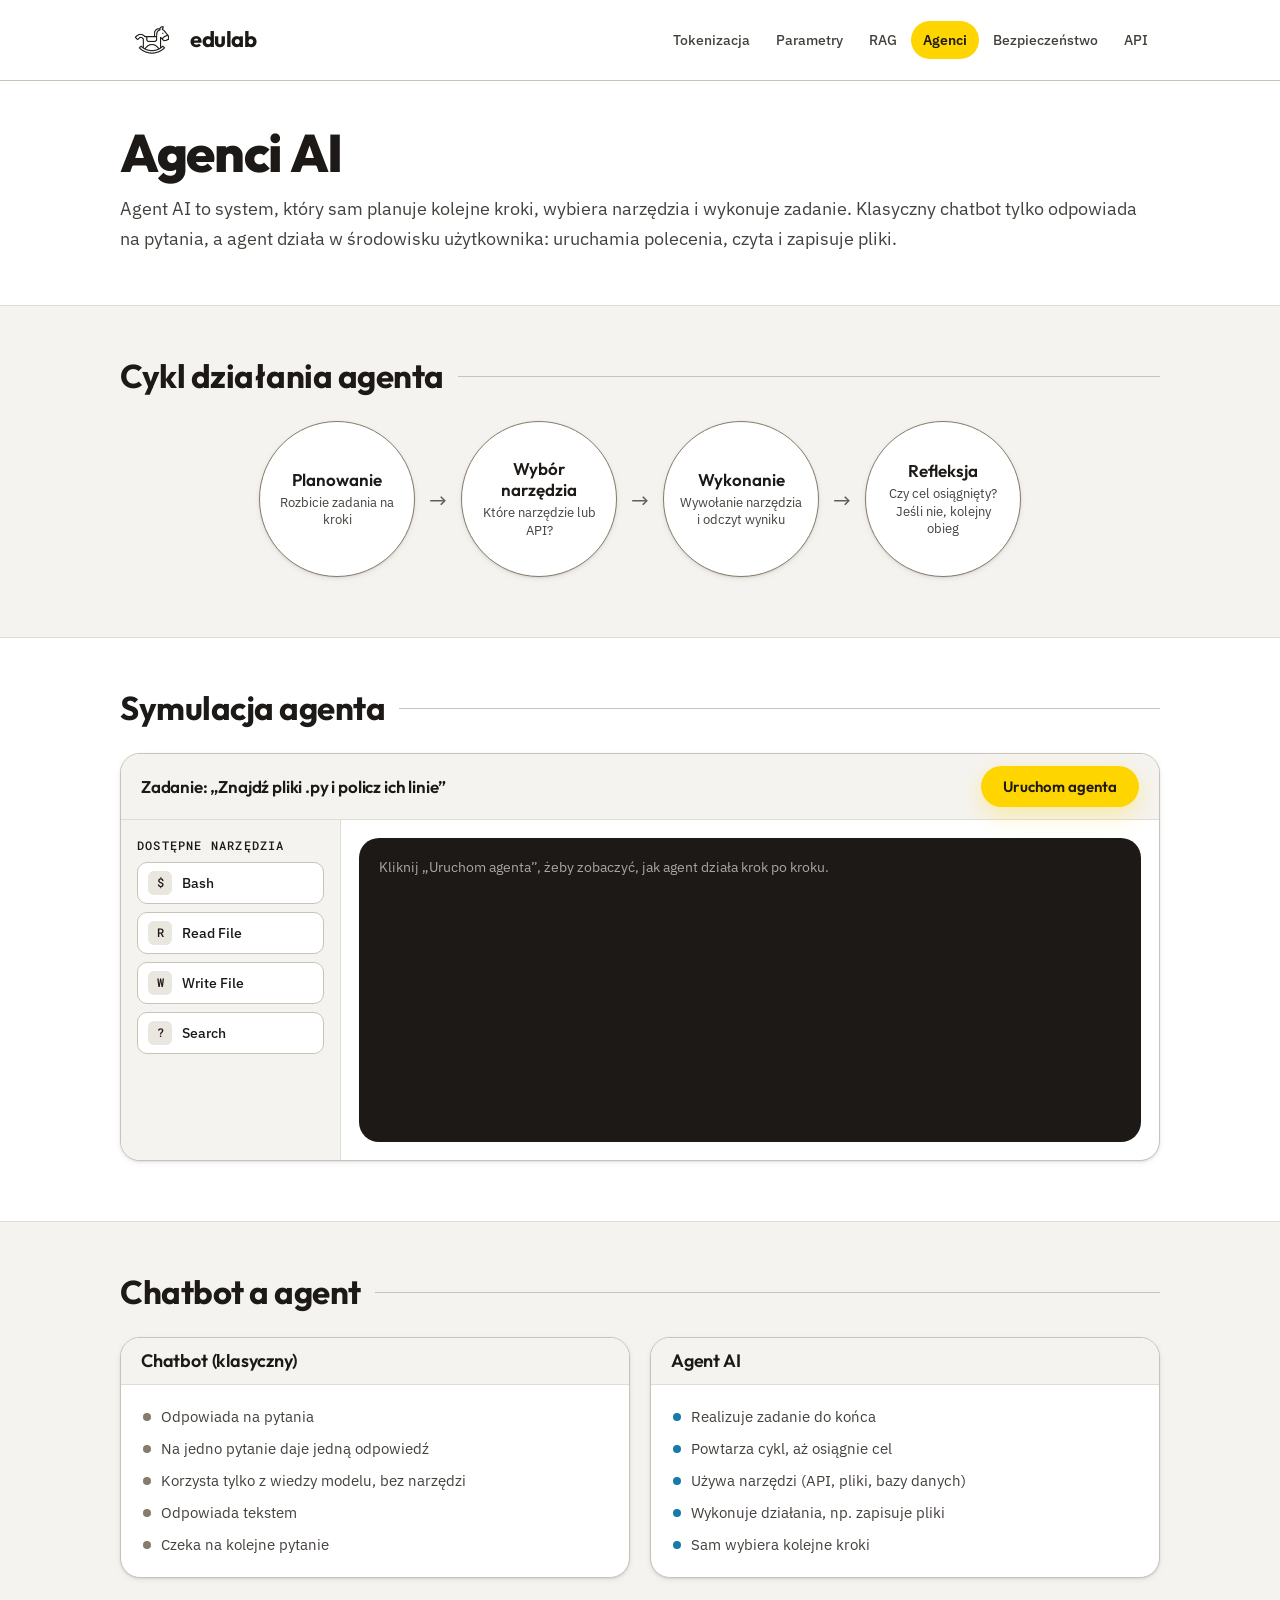
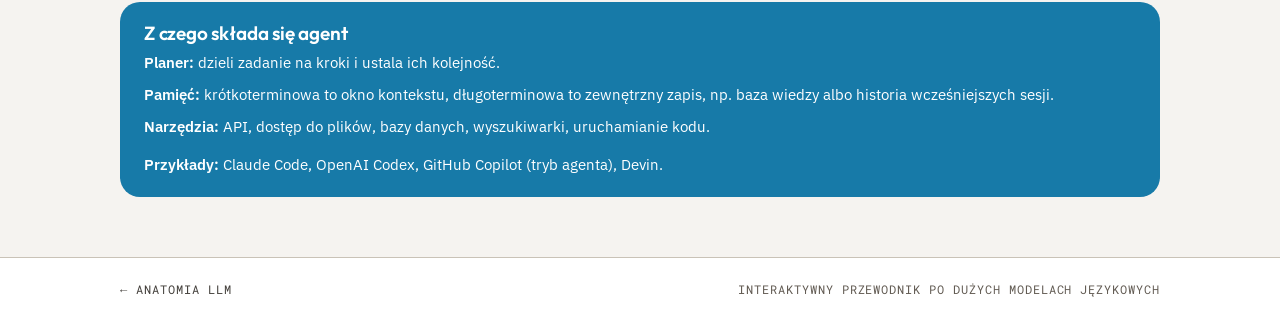
==== commit c001f1c2: "Review narration for accuracy, humanize Polish copy, update to current models - Accuracy fixes acros" ====
--- a/agents.html
+++ b/agents.html
@@ -3,7 +3,7 @@
 <head>
     <meta charset="UTF-8">
     <meta name="viewport" content="width=device-width, initial-scale=1.0">
-    <title>Agenci AI - Anatomia LLM</title>
+    <title>Agenci AI – Anatomia LLM</title>
     <link rel="icon" type="image/png" href="assets/edulab-mark-ink.png">
     <link rel="preconnect" href="https://fonts.googleapis.com">
     <link rel="preconnect" href="https://fonts.gstatic.com" crossorigin>
@@ -93,7 +93,7 @@
 </head>
 <body class="edu">
     <header class="edu-header"><div class="edu-header-inner">
-        <a class="edu-brand" href="index.html" aria-label="Anatomia LLM - strona główna">
+        <a class="edu-brand" href="index.html" aria-label="Anatomia LLM – strona główna">
             <img class="edu-logo" src="assets/edulab-mark-ink.png" alt="edulab">
             <span class="edu-wordmark">edulab</span>
         </a>
@@ -109,7 +109,7 @@
 
     <header class="page-head">
         <h1 class="app-title">Agenci AI</h1>
-        <p class="edu-lead">Agent AI to system, który autonomicznie planuje, wybiera narzędzia i wykonuje zadania. W przeciwieństwie do chatbota, agent może aktywnie działać w środowisku użytkownika.</p>
+        <p class="edu-lead">Agent AI to system, który sam planuje kolejne kroki, wybiera narzędzia i wykonuje zadanie. Klasyczny chatbot tylko odpowiada na pytania, a agent działa w środowisku użytkownika: uruchamia polecenia, czyta i zapisuje pliki.</p>
     </header>
 
     <main class="bands">
@@ -118,22 +118,22 @@
             <div class="cycle">
                 <button type="button" class="cycle-step" id="cyclePlan" onclick="highlightStep('plan')">
                     <span class="cycle-title">Planowanie</span>
-                    <span class="cycle-desc">Analiza zadania i strategia</span>
+                    <span class="cycle-desc">Rozbicie zadania na kroki</span>
                 </button>
                 <span class="cycle-arrow" aria-hidden="true">→</span>
                 <button type="button" class="cycle-step" id="cycleTool" onclick="highlightStep('tool')">
                     <span class="cycle-title">Wybór narzędzia</span>
-                    <span class="cycle-desc">Jakie API/akcja?</span>
+                    <span class="cycle-desc">Które narzędzie lub API?</span>
                 </button>
                 <span class="cycle-arrow" aria-hidden="true">→</span>
                 <button type="button" class="cycle-step" id="cycleExecute" onclick="highlightStep('execute')">
                     <span class="cycle-title">Wykonanie</span>
-                    <span class="cycle-desc">Uruchomienie akcji</span>
+                    <span class="cycle-desc">Wywołanie narzędzia i odczyt wyniku</span>
                 </button>
                 <span class="cycle-arrow" aria-hidden="true">→</span>
                 <button type="button" class="cycle-step" id="cycleReflect" onclick="highlightStep('reflect')">
                     <span class="cycle-title">Refleksja</span>
-                    <span class="cycle-desc">Czy cel osiągnięty?</span>
+                    <span class="cycle-desc">Czy cel osiągnięty? Jeśli nie, kolejny obieg</span>
                 </button>
             </div>
         </div></section>
@@ -142,7 +142,7 @@
             <div class="sec-head"><h2>Symulacja agenta</h2></div>
             <div class="card agent-demo">
                 <div class="card-head">
-                    <h3 class="demo-task">Zadanie: "Znajdź pliki .py i policz linie kodu"</h3>
+                    <h3 class="demo-task">Zadanie: „Znajdź pliki .py i policz ich linie”</h3>
                     <button class="btn" onclick="runAgent()" id="runBtn">Uruchom agenta</button>
                 </div>
                 <div class="card-body flush demo-content">
@@ -169,7 +169,7 @@
                     </div>
                     <div class="output-wrap">
                         <div class="data-panel output-panel" id="outputPanel" aria-live="polite">
-                            <div class="log-hint">Kliknij "Uruchom agenta" aby zobaczyć proces...</div>
+                            <div class="log-hint">Kliknij „Uruchom agenta”, żeby zobaczyć, jak agent działa krok po kroku.</div>
                         </div>
                     </div>
                 </div>
@@ -177,17 +177,17 @@
         </div></section>
 
         <section class="sec"><div class="wrap">
-            <div class="sec-head"><h2>Chatbot vs Agent</h2></div>
+            <div class="sec-head"><h2>Chatbot a agent</h2></div>
             <div class="grid-2">
                 <div class="card">
-                    <div class="card-head"><h3>Chatbot</h3></div>
+                    <div class="card-head"><h3>Chatbot (klasyczny)</h3></div>
                     <div class="card-body">
                         <ul class="compare-list">
-                            <li>Reaguje na pytania</li>
-                            <li>Jeden obrót konwersacji</li>
-                            <li>Brak dostępu do narzędzi</li>
+                            <li>Odpowiada na pytania</li>
+                            <li>Na jedno pytanie daje jedną odpowiedź</li>
+                            <li>Korzysta tylko z wiedzy modelu, bez narzędzi</li>
                             <li>Odpowiada tekstem</li>
-                            <li>Pasywny</li>
+                            <li>Czeka na kolejne pytanie</li>
                         </ul>
                     </div>
                 </div>
@@ -195,28 +195,28 @@
                     <div class="card-head"><h3>Agent AI</h3></div>
                     <div class="card-body">
                         <ul class="compare-list agent">
-                            <li>Realizuje cele</li>
-                            <li>Wielokrotne iteracje</li>
-                            <li>Używa narzędzi (API, pliki, bazy)</li>
-                            <li>Wykonuje akcje</li>
-                            <li>Proaktywny</li>
+                            <li>Realizuje zadanie do końca</li>
+                            <li>Powtarza cykl, aż osiągnie cel</li>
+                            <li>Używa narzędzi (API, pliki, bazy danych)</li>
+                            <li>Wykonuje działania, np. zapisuje pliki</li>
+                            <li>Sam wybiera kolejne kroki</li>
                         </ul>
                     </div>
                 </div>
             </div>
             <div class="callout edu-block">
-                <h3>Elementy agenta</h3>
-                <p><strong>Planer:</strong> Dekomponuje zadanie na kroki, decyduje o kolejności działań.</p>
-                <p><strong>Pamięć:</strong> Krótkoterminowa (kontekst) i długoterminowa (baza wiedzy, historia).</p>
-                <p><strong>Narzędzia:</strong> API, dostęp do plików, bazy danych, wyszukiwarki, wykonywanie kodu.</p>
-                <p class="callout-gap"><strong>Przykłady:</strong> Claude Code, GitHub Copilot Workspace, AutoGPT, Devin</p>
+                <h3>Z czego składa się agent</h3>
+                <p><strong>Planer:</strong> dzieli zadanie na kroki i ustala ich kolejność.</p>
+                <p><strong>Pamięć:</strong> krótkoterminowa to okno kontekstu, długoterminowa to zewnętrzny zapis, np. baza wiedzy albo historia wcześniejszych sesji.</p>
+                <p><strong>Narzędzia:</strong> API, dostęp do plików, bazy danych, wyszukiwarki, uruchamianie kodu.</p>
+                <p class="callout-gap"><strong>Przykłady:</strong> Claude Code, OpenAI Codex, GitHub Copilot (tryb agenta), Devin.</p>
             </div>
         </div></section>
     </main>
 
     <footer class="edu-footer"><div class="edu-footer-inner">
         <a href="index.html">← Anatomia LLM</a>
-        <span>Interaktywny przewodnik po Large Language Models</span>
+        <span>Interaktywny przewodnik po dużych modelach językowych</span>
     </div></footer>
 
     <script>
@@ -232,17 +232,17 @@
             output.innerHTML = '';
 
             const steps = [
-                { phase: 'plan', tool: null, text: 'Analizuję zadanie: potrzebuję znaleźć pliki .py i policzyć linie.' },
-                { phase: 'plan', tool: null, text: 'Strategia: 1) Wyszukaj pliki, 2) Odczytaj każdy, 3) Zlicz linie, 4) Podsumuj.' },
-                { phase: 'tool', tool: 'toolSearch', text: 'Wybieram narzędzie: Search - do znalezienia plików .py' },
-                { phase: 'execute', tool: 'toolSearch', text: 'Wykonuję: find . -name "*.py"' },
-                { phase: 'execute', tool: null, text: 'Wynik: znaleziono 3 pliki (main.py, utils.py, test.py)' },
-                { phase: 'reflect', tool: null, text: 'Refleksja: Mam listę plików. Teraz muszę policzyć linie.' },
-                { phase: 'tool', tool: 'toolBash', text: 'Wybieram narzędzie: Bash - do policzenia linii' },
+                { phase: 'plan', tool: null, text: 'Analizuję zadanie: trzeba znaleźć pliki .py i policzyć ich linie.' },
+                { phase: 'plan', tool: null, text: 'Plan: 1) znaleźć pliki .py, 2) policzyć linie poleceniem wc -l, 3) podać sumę.' },
+                { phase: 'tool', tool: 'toolSearch', text: 'Wybieram narzędzie: Search, żeby znaleźć pliki .py.' },
+                { phase: 'execute', tool: 'toolSearch', text: 'Wykonuję: Search, wzorzec **/*.py' },
+                { phase: 'execute', tool: null, text: 'Wynik: znaleziono 3 pliki (main.py, utils.py, test.py).' },
+                { phase: 'reflect', tool: null, text: 'Refleksja: mam listę plików. Cel nie jest jeszcze osiągnięty, trzeba policzyć linie.' },
+                { phase: 'tool', tool: 'toolBash', text: 'Wybieram narzędzie: Bash, żeby policzyć linie.' },
                 { phase: 'execute', tool: 'toolBash', text: 'Wykonuję: wc -l main.py utils.py test.py' },
-                { phase: 'execute', tool: null, text: 'Wynik: main.py: 142, utils.py: 87, test.py: 53' },
-                { phase: 'reflect', tool: null, text: 'Refleksja: Mam wszystkie dane. Cel osiągnięty!' },
-                { phase: 'plan', tool: null, text: 'Podsumowanie: Znaleziono 3 pliki Python, łącznie 282 linie kodu.' }
+                { phase: 'execute', tool: null, text: 'Wynik: main.py 142, utils.py 87, test.py 53, razem 282.' },
+                { phase: 'reflect', tool: null, text: 'Refleksja: mam wszystkie liczby. Cel osiągnięty.' },
+                { phase: 'reflect', tool: null, text: 'Podsumowanie: 3 pliki .py, razem 282 linie (wc -l liczy też puste linie i komentarze).' }
             ];
 
             for (const step of steps) {
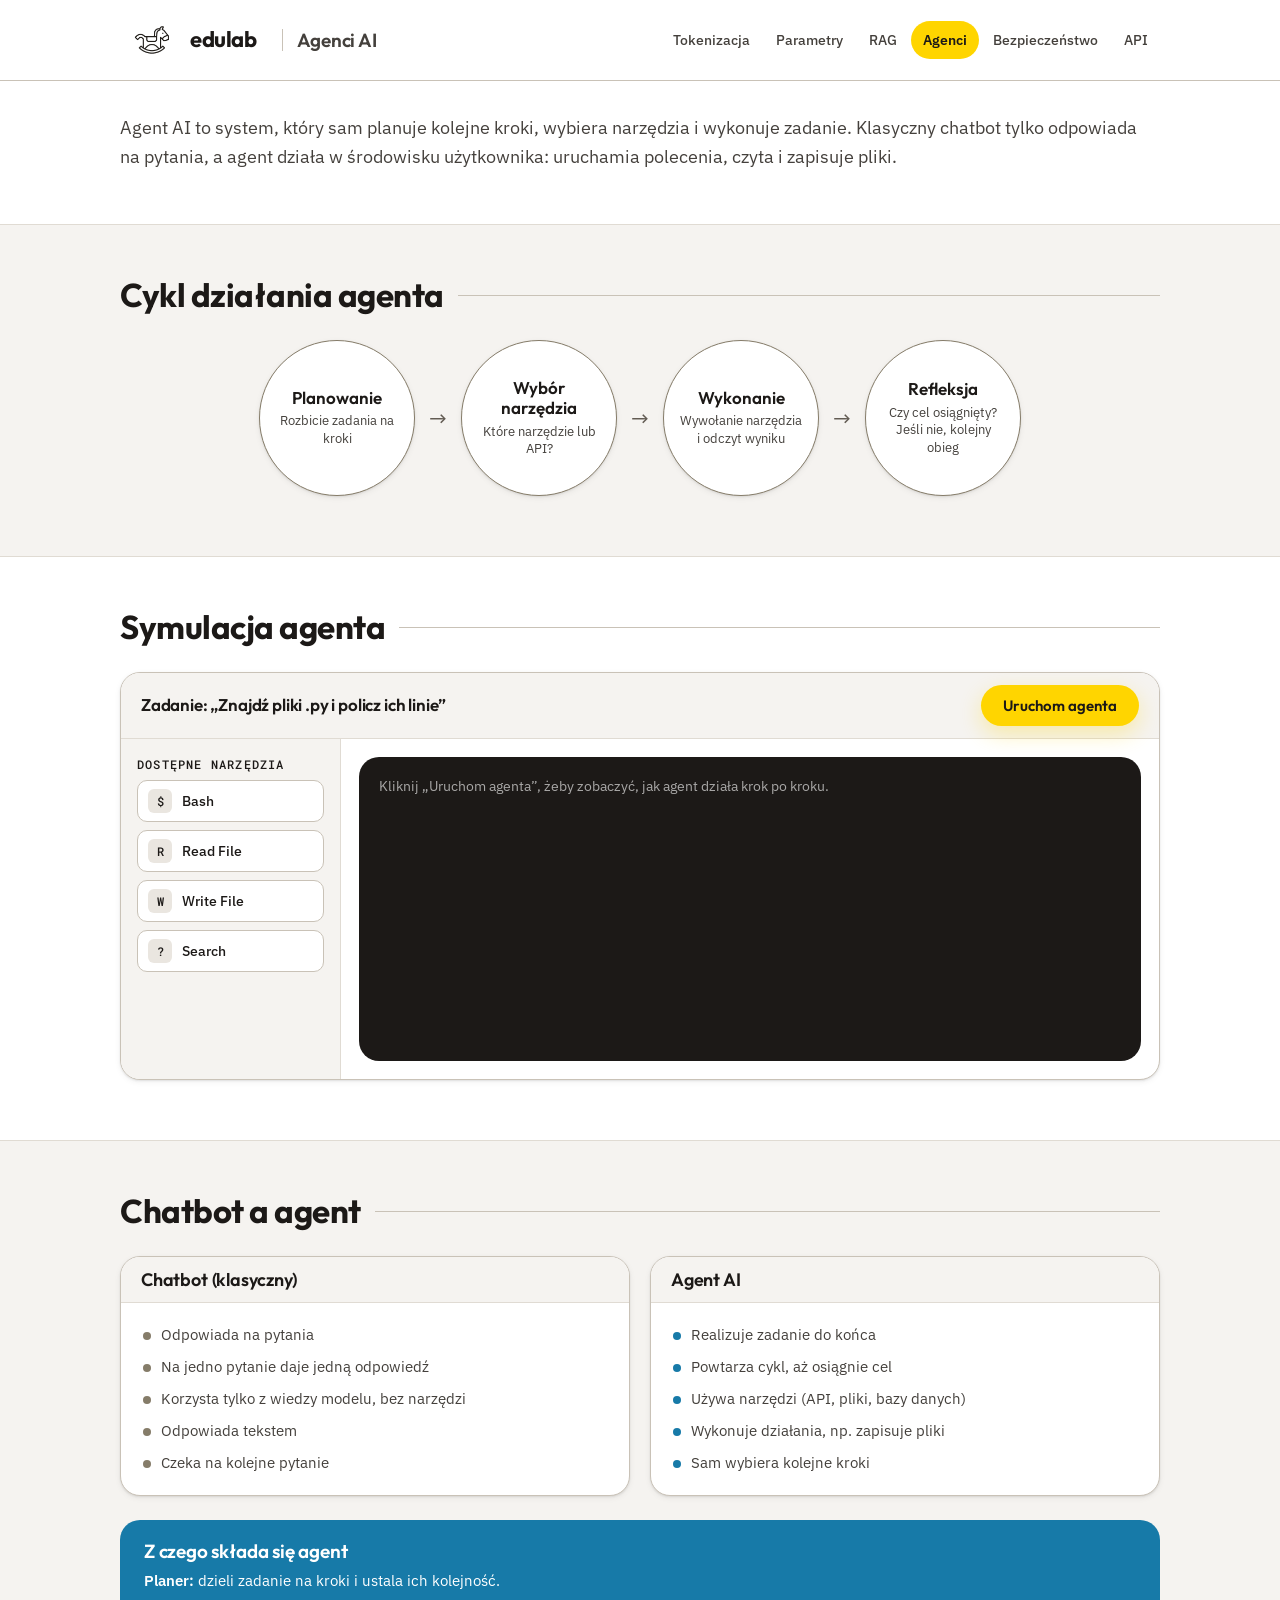
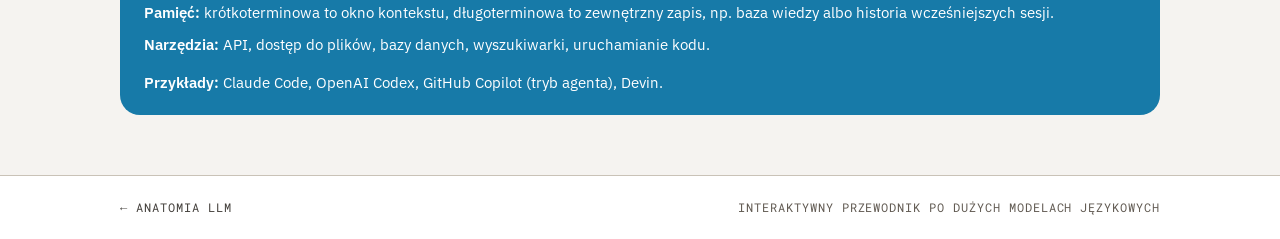
==== commit 1c625cb5: "Move app title into the edulab top bar Co-Authored-By: Claude Opus 5.5 <noreply@anthropic.com>" ====
--- a/agents.html
+++ b/agents.html
@@ -97,6 +97,7 @@
             <img class="edu-logo" src="assets/edulab-mark-ink.png" alt="edulab">
             <span class="edu-wordmark">edulab</span>
         </a>
+        <h1 class="edu-app-title">Agenci AI</h1>
         <nav class="edu-nav" aria-label="Tematy">
             <a href="tokenization.html">Tokenizacja</a>
             <a href="temperature.html">Parametry</a>
@@ -108,7 +109,6 @@
     </div></header>
 
     <header class="page-head">
-        <h1 class="app-title">Agenci AI</h1>
         <p class="edu-lead">Agent AI to system, który sam planuje kolejne kroki, wybiera narzędzia i wykonuje zadanie. Klasyczny chatbot tylko odpowiada na pytania, a agent działa w środowisku użytkownika: uruchamia polecenia, czyta i zapisuje pliki.</p>
     </header>
 
--- a/edu.css
+++ b/edu.css
@@ -24,6 +24,11 @@
 .edu-brand { display: flex; align-items: center; gap: 12px; text-decoration: none; color: var(--ink); flex: none; }
 .edu-logo { width: 64px; height: 64px; display: block; margin-right: -6px; }
 .edu-wordmark { font-family: var(--font-display); font-weight: 700; font-size: 22px; letter-spacing: -.02em; color: var(--ink); }
+.edu-app-title {
+  margin: 0 0 0 14px; padding-left: 14px; border-left: 1px solid var(--line-2, #d9d3c7);
+  font-family: var(--font-display); font-weight: 600; font-size: 19px; letter-spacing: -.01em; line-height: 1.2;
+  color: var(--ink-2, #4a4540); white-space: nowrap; overflow: hidden; text-overflow: ellipsis; min-width: 0; flex: 0 1 auto;
+}
 .edu-nav { margin-left: auto; display: flex; gap: 2px; flex-wrap: wrap; justify-content: flex-end; }
 .edu-nav a {
   font-family: var(--font-sans); font-size: 14px; font-weight: 500;
@@ -36,7 +41,7 @@
 
 /* ─── Page head ─── */
 .page-head {
-  max-width: 1100px; margin: 0 auto; padding: 44px 30px 36px; width: 100%;
+  max-width: 1100px; margin: 0 auto; padding: 32px 30px 36px; width: 100%;
   text-align: left; border-bottom: 1px solid var(--line-2);
 }
 .app-title {
@@ -198,7 +203,8 @@
   }
   .edu-nav::-webkit-scrollbar { display: none; }
   .edu-header { position: static; }
-  .page-head { padding: 28px 16px 32px; }
+  .page-head { padding: 22px 16px 28px; }
+  .edu-app-title { font-size: 15px; margin-left: 10px; padding-left: 10px; flex: 1 1 0; }
   .page-head:has(+ main > .sec:first-child) { padding-bottom: 32px; }
   .sec { padding: 36px 0 44px; }
   .sec > .wrap { padding: 0 16px; }
